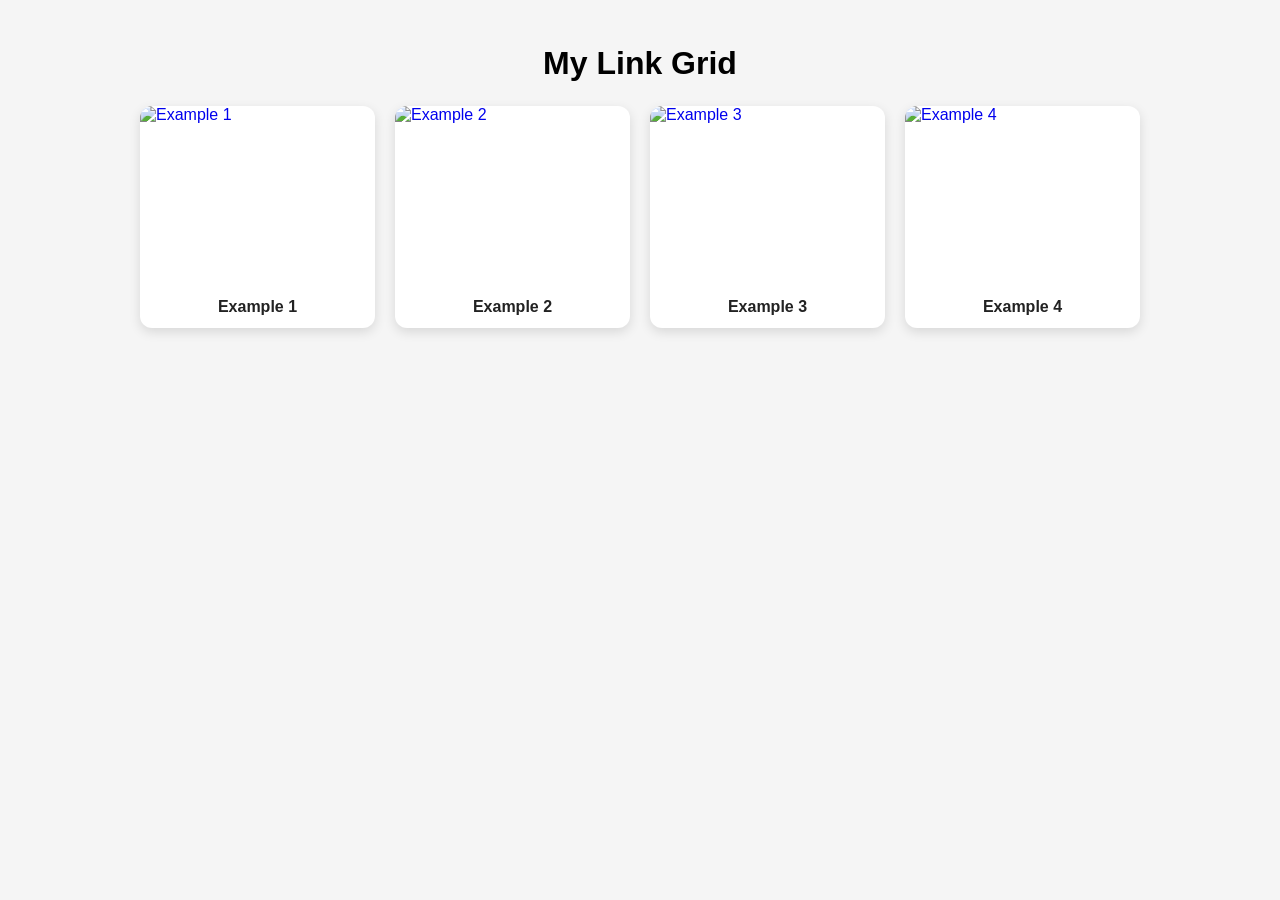
==== index.html @ 47485d65 "Add files via upload" ====
<!DOCTYPE html>
<html lang="en">
<head>
  <meta charset="UTF-8" />
  <meta name="viewport" content="width=device-width, initial-scale=1.0" />
  <title>Clickable Image Grid</title>
  <style>
    body {
      margin: 0;
      padding: 24px;
      font-family: Arial, sans-serif;
      background: #f5f5f5;
    }

    h1 {
      text-align: center;
      margin-bottom: 24px;
    }

    .grid {
      display: grid;
      grid-template-columns: repeat(auto-fit, minmax(180px, 1fr));
      gap: 20px;
      max-width: 1000px;
      margin: 0 auto;
    }

    .card {
      display: block;
      text-decoration: none;
      background: white;
      border-radius: 12px;
      overflow: hidden;
      box-shadow: 0 4px 12px rgba(0, 0, 0, 0.12);
      transition: transform 0.2s ease, box-shadow 0.2s ease;
    }

    .card:hover {
      transform: translateY(-4px);
      box-shadow: 0 8px 18px rgba(0, 0, 0, 0.18);
    }

    .card img {
      display: block;
      width: 100%;
      height: 180px;
      object-fit: cover;
    }

    .card span {
      display: block;
      padding: 12px;
      text-align: center;
      color: #222;
      font-size: 16px;
      font-weight: bold;
    }
  </style>
</head>
<body>
  <h1>My Link Grid</h1>

  <div class="grid">
    <a class="card" href="https://example1.com" target="_blank" rel="noopener noreferrer">
      <img src="images/apple.jpg" alt="Example 1" />
      <span>Example 1</span>
    </a>

    <a class="card" href="https://example2.com" target="_blank" rel="noopener noreferrer">
      <img src="images/banana.jpg" alt="Example 2" />
      <span>Example 2</span>
    </a>

    <a class="card" href="https://example3.com" target="_blank" rel="noopener noreferrer">
      <img src="images/watermelon.jpg" alt="Example 3" />
      <span>Example 3</span>
    </a>

    <a class="card" href="https://example4.com" target="_blank" rel="noopener noreferrer">
      <img src="images/cherry.jpg" alt="Example 4" />
      <span>Example 4</span>
    </a>
  </div>
</body>
</html>
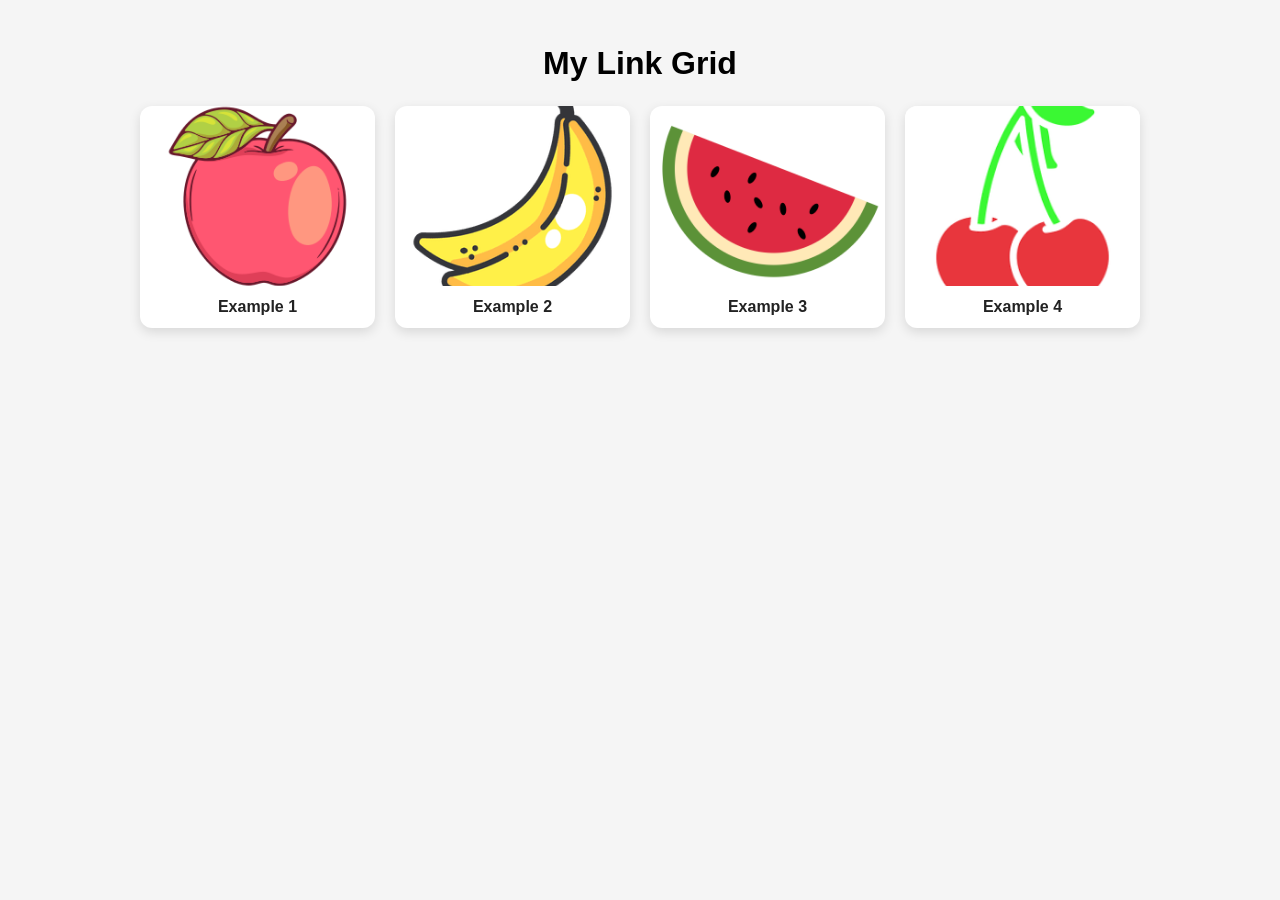
==== commit db053fa5: "Update index.html" ====
--- a/index.html
+++ b/index.html
@@ -62,24 +62,24 @@
 
   <div class="grid">
     <a class="card" href="https://example1.com" target="_blank" rel="noopener noreferrer">
-      <img src="images/apple.jpg" alt="Example 1" />
+      <img src="images/apple.png" alt="Example 1" />
       <span>Example 1</span>
     </a>
 
     <a class="card" href="https://example2.com" target="_blank" rel="noopener noreferrer">
-      <img src="images/banana.jpg" alt="Example 2" />
+      <img src="images/banana.png" alt="Example 2" />
       <span>Example 2</span>
     </a>
 
     <a class="card" href="https://example3.com" target="_blank" rel="noopener noreferrer">
-      <img src="images/watermelon.jpg" alt="Example 3" />
+      <img src="images/watermelon.png" alt="Example 3" />
       <span>Example 3</span>
     </a>
 
     <a class="card" href="https://example4.com" target="_blank" rel="noopener noreferrer">
-      <img src="images/cherry.jpg" alt="Example 4" />
+      <img src="images/cherry.png" alt="Example 4" />
       <span>Example 4</span>
     </a>
   </div>
 </body>
-</html>+</html>
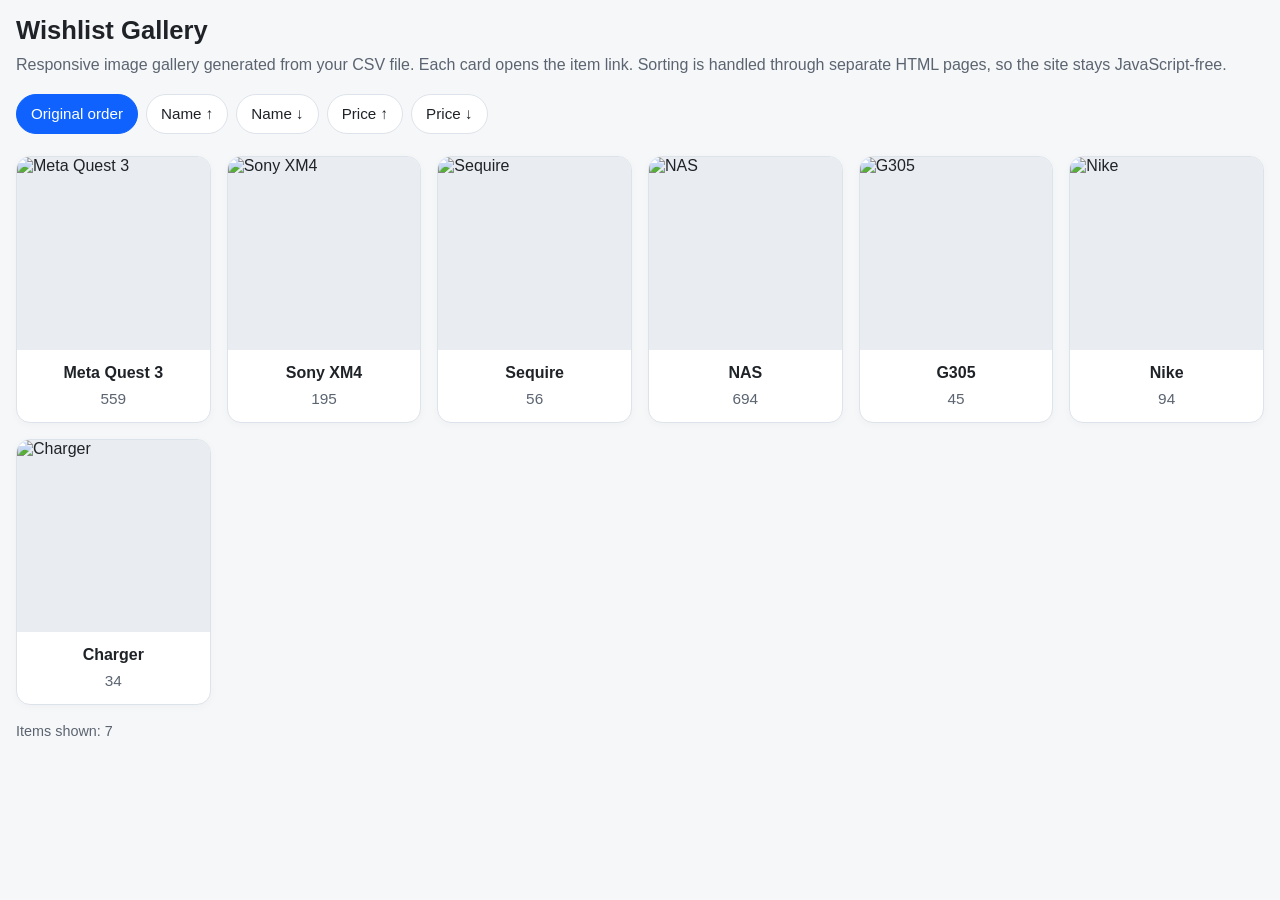
==== commit 2a248236: "Add files via upload" ====
--- a/index.html
+++ b/index.html
@@ -1,85 +1,79 @@
-<!DOCTYPE html>
-<html lang="en">
-<head>
-  <meta charset="UTF-8" />
-  <meta name="viewport" content="width=device-width, initial-scale=1.0" />
-  <title>Clickable Image Grid</title>
-  <style>
-    body {
-      margin: 0;
-      padding: 24px;
-      font-family: Arial, sans-serif;
-      background: #f5f5f5;
-    }
-
-    h1 {
-      text-align: center;
-      margin-bottom: 24px;
-    }
-
-    .grid {
-      display: grid;
-      grid-template-columns: repeat(auto-fit, minmax(180px, 1fr));
-      gap: 20px;
-      max-width: 1000px;
-      margin: 0 auto;
-    }
-
-    .card {
-      display: block;
-      text-decoration: none;
-      background: white;
-      border-radius: 12px;
-      overflow: hidden;
-      box-shadow: 0 4px 12px rgba(0, 0, 0, 0.12);
-      transition: transform 0.2s ease, box-shadow 0.2s ease;
-    }
-
-    .card:hover {
-      transform: translateY(-4px);
-      box-shadow: 0 8px 18px rgba(0, 0, 0, 0.18);
-    }
-
-    .card img {
-      display: block;
-      width: 100%;
-      height: 180px;
-      object-fit: cover;
-    }
-
-    .card span {
-      display: block;
-      padding: 12px;
-      text-align: center;
-      color: #222;
-      font-size: 16px;
-      font-weight: bold;
-    }
-  </style>
-</head>
-<body>
-  <h1>My Link Grid</h1>
-
-  <div class="grid">
-    <a class="card" href="https://example1.com" target="_blank" rel="noopener noreferrer">
-      <img src="images/apple.png" alt="Example 1" />
-      <span>Example 1</span>
-    </a>
-
-    <a class="card" href="https://example2.com" target="_blank" rel="noopener noreferrer">
-      <img src="images/banana.png" alt="Example 2" />
-      <span>Example 2</span>
-    </a>
-
-    <a class="card" href="https://example3.com" target="_blank" rel="noopener noreferrer">
-      <img src="images/watermelon.png" alt="Example 3" />
-      <span>Example 3</span>
-    </a>
-
-    <a class="card" href="https://example4.com" target="_blank" rel="noopener noreferrer">
-      <img src="images/cherry.png" alt="Example 4" />
-      <span>Example 4</span>
-    </a>
-  </div>
-</body>
-</html>
+<!DOCTYPE html>
+<html lang="en">
+<head>
+  <meta charset="UTF-8">
+  <meta name="viewport" content="width=device-width, initial-scale=1.0">
+  <title>Wishlist Gallery</title>
+  <link rel="stylesheet" href="styles.css">
+</head>
+<body>
+  <div class="container">
+    <header class="header">
+      <h1>Wishlist Gallery</h1>
+      <p>Responsive image gallery generated from your CSV file. Each card opens the item link. Sorting is handled through separate HTML pages, so the site stays JavaScript-free.</p>
+    </header>
+
+    <nav class="toolbar" aria-label="Sorting options">
+      <a href="index.html" class="active">Original order</a>
+      <a href="name-asc.html">Name ↑</a>
+      <a href="name-desc.html">Name ↓</a>
+      <a href="price-asc.html">Price ↑</a>
+      <a href="price-desc.html">Price ↓</a>
+    </nav>
+
+    <main class="gallery">
+      <a class="card" href="https://www.vrstore.bg/vr-pc/oculus/meta-quest-3-512gb">
+        <img src="images/metaquest3.jpg" alt="Meta Quest 3">
+        <div class="card-body">
+          <p class="item-name">Meta Quest 3</p>
+          <p class="item-price">559</p>
+        </div>
+      </a>
+      <a class="card" href="https://www.technomarket.bg/slushalki/sony-wh-1000xm4s-bluetooth-headphones-09207199">
+        <img src="images/sony-xm4.png" alt="Sony XM4">
+        <div class="card-body">
+          <p class="item-name">Sony XM4</p>
+          <p class="item-price">195</p>
+        </div>
+      </a>
+      <a class="card" href="https://drones.bg/magazin/racing/hardware/sequre-si012-pro-kit-b2-soldering-pen/">
+        <img src="images/soldering.png" alt="Sequire">
+        <div class="card-body">
+          <p class="item-name">Sequire</p>
+          <p class="item-price">56</p>
+        </div>
+      </a>
+      <a class="card" href="https://ardes.bg/product/ugreen-nasync-dxp4800-plus-ug35260-485304">
+        <img src="images/ugreen.jpg" alt="NAS">
+        <div class="card-body">
+          <p class="item-name">NAS</p>
+          <p class="item-price">694</p>
+        </div>
+      </a>
+      <a class="card" href="https://www.technopolis.bg/bg/Mishki/Mishka-LOGITECH-G305-Lightspeed-BK-910-005282/p/566477">
+        <img src="images/mouse.png" alt="G305">
+        <div class="card-body">
+          <p class="item-name">G305</p>
+          <p class="item-price">45</p>
+        </div>
+      </a>
+      <a class="card" href="https://www.sportvision.bg/maratonki/383333-nike-juniper-trail-2">
+        <img src="images/shoes.png" alt="Nike">
+        <div class="card-body">
+          <p class="item-name">Nike</p>
+          <p class="item-price">94</p>
+        </div>
+      </a>
+      <a class="card" href="https://ardes.bg/product/ugreen-x565-nexode-air-100w-cheren-ug35043-446582">
+        <img src="images/charger.png" alt="Charger">
+        <div class="card-body">
+          <p class="item-name">Charger</p>
+          <p class="item-price">34</p>
+        </div>
+      </a>
+    </main>
+
+    <p class="footer-note">Items shown: 7</p>
+  </div>
+</body>
+</html>
--- a/styles.css
+++ b/styles.css
@@ -0,0 +1,117 @@
+* { box-sizing: border-box; }
+:root {
+  --bg: #f6f7f9;
+  --card: #ffffff;
+  --text: #1f2328;
+  --muted: #5b6470;
+  --border: #dde3ea;
+  --shadow: 0 8px 24px rgba(0,0,0,0.08);
+  --accent: #0f62fe;
+}
+html { -webkit-text-size-adjust: 100%; }
+body {
+  margin: 0;
+  font-family: Arial, Helvetica, sans-serif;
+  background: var(--bg);
+  color: var(--text);
+}
+.container {
+  max-width: 1400px;
+  margin: 0 auto;
+  padding: 16px;
+}
+.header {
+  margin-bottom: 18px;
+}
+.header h1 {
+  margin: 0 0 8px;
+  font-size: clamp(1.4rem, 2vw, 2rem);
+}
+.header p {
+  margin: 0;
+  color: var(--muted);
+  line-height: 1.45;
+}
+.toolbar {
+  display: flex;
+  flex-wrap: wrap;
+  gap: 8px;
+  margin: 18px 0 22px;
+}
+.toolbar a {
+  display: inline-block;
+  padding: 10px 14px;
+  border: 1px solid var(--border);
+  border-radius: 999px;
+  background: #fff;
+  color: var(--text);
+  text-decoration: none;
+  font-size: 0.95rem;
+  line-height: 1.2;
+}
+.toolbar a:hover,
+.toolbar a:focus-visible {
+  border-color: var(--accent);
+  color: var(--accent);
+  outline: none;
+}
+.toolbar a.active {
+  background: var(--accent);
+  border-color: var(--accent);
+  color: #fff;
+}
+.gallery {
+  display: grid;
+  grid-template-columns: repeat(auto-fit, minmax(180px, 1fr));
+  gap: 16px;
+}
+.card {
+  display: block;
+  background: var(--card);
+  border: 1px solid var(--border);
+  border-radius: 14px;
+  overflow: hidden;
+  text-decoration: none;
+  color: inherit;
+  box-shadow: 0 2px 8px rgba(0,0,0,0.03);
+  transition: transform 0.15s ease, box-shadow 0.15s ease, border-color 0.15s ease;
+}
+.card:hover,
+.card:focus-visible {
+  transform: translateY(-3px);
+  box-shadow: var(--shadow);
+  border-color: #c8d2dd;
+  outline: none;
+}
+.card img {
+  display: block;
+  width: 100%;
+  aspect-ratio: 1 / 1;
+  object-fit: cover;
+  background: #e9edf2;
+}
+.card-body {
+  padding: 12px 14px 14px;
+  text-align: center;
+}
+.item-name {
+  margin: 0 0 6px;
+  font-size: 1rem;
+  font-weight: 700;
+  line-height: 1.35;
+}
+.item-price {
+  margin: 0;
+  font-size: 0.96rem;
+  color: var(--muted);
+}
+.footer-note {
+  margin-top: 18px;
+  color: var(--muted);
+  font-size: 0.9rem;
+}
+@media (max-width: 520px) {
+  .container { padding: 12px; }
+  .gallery { grid-template-columns: repeat(auto-fit, minmax(140px, 1fr)); gap: 12px; }
+  .toolbar a { flex: 1 1 calc(50% - 8px); text-align: center; }
+}
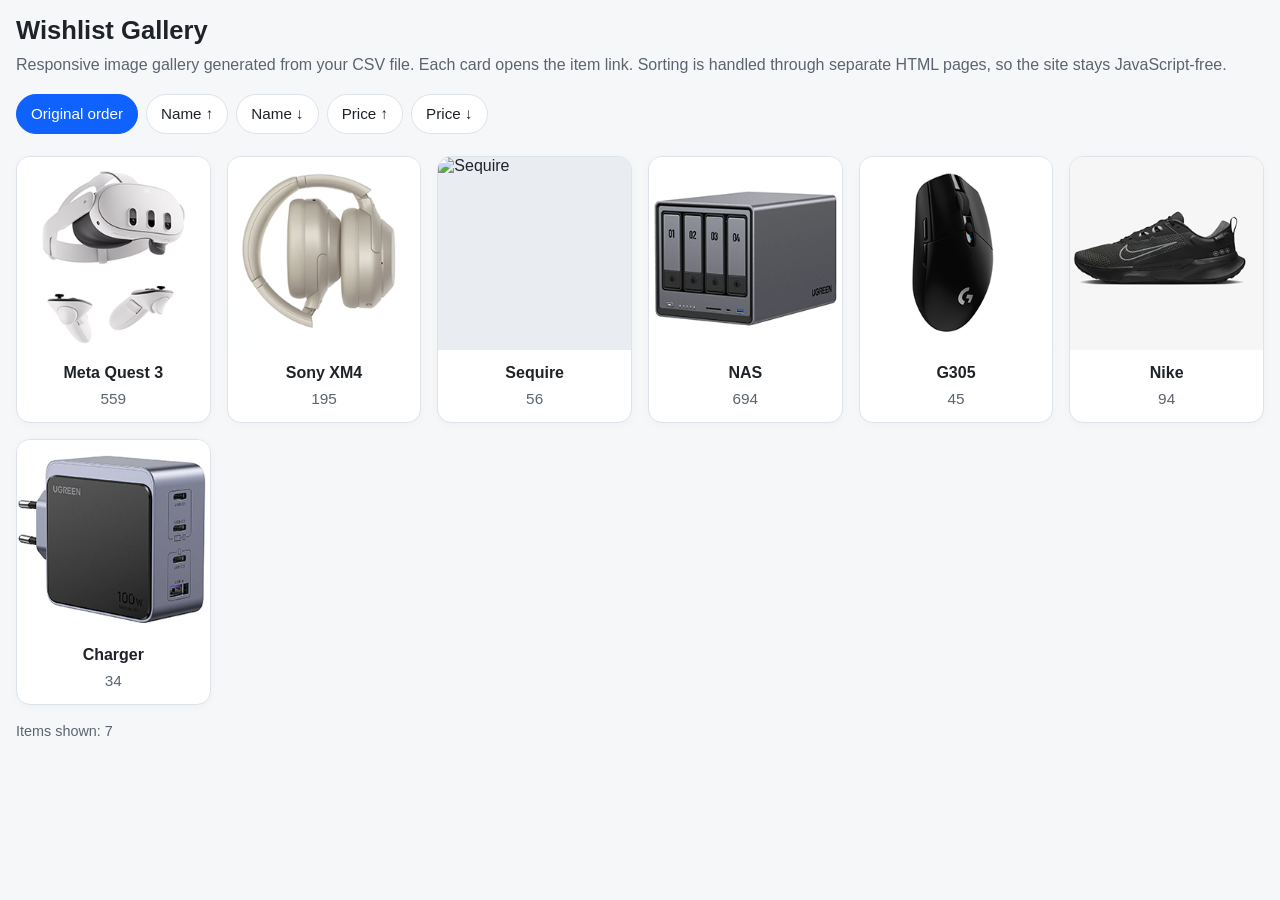
==== commit cff247f0: "Update index.html" ====
--- a/index.html
+++ b/index.html
@@ -23,7 +23,7 @@
 
     <main class="gallery">
       <a class="card" href="https://www.vrstore.bg/vr-pc/oculus/meta-quest-3-512gb">
-        <img src="images/metaquest3.jpg" alt="Meta Quest 3">
+        <img src="images/metaquest3.png" alt="Meta Quest 3">
         <div class="card-body">
           <p class="item-name">Meta Quest 3</p>
           <p class="item-price">559</p>
@@ -44,7 +44,7 @@
         </div>
       </a>
       <a class="card" href="https://ardes.bg/product/ugreen-nasync-dxp4800-plus-ug35260-485304">
-        <img src="images/ugreen.jpg" alt="NAS">
+        <img src="images/nas.jpg" alt="NAS">
         <div class="card-body">
           <p class="item-name">NAS</p>
           <p class="item-price">694</p>
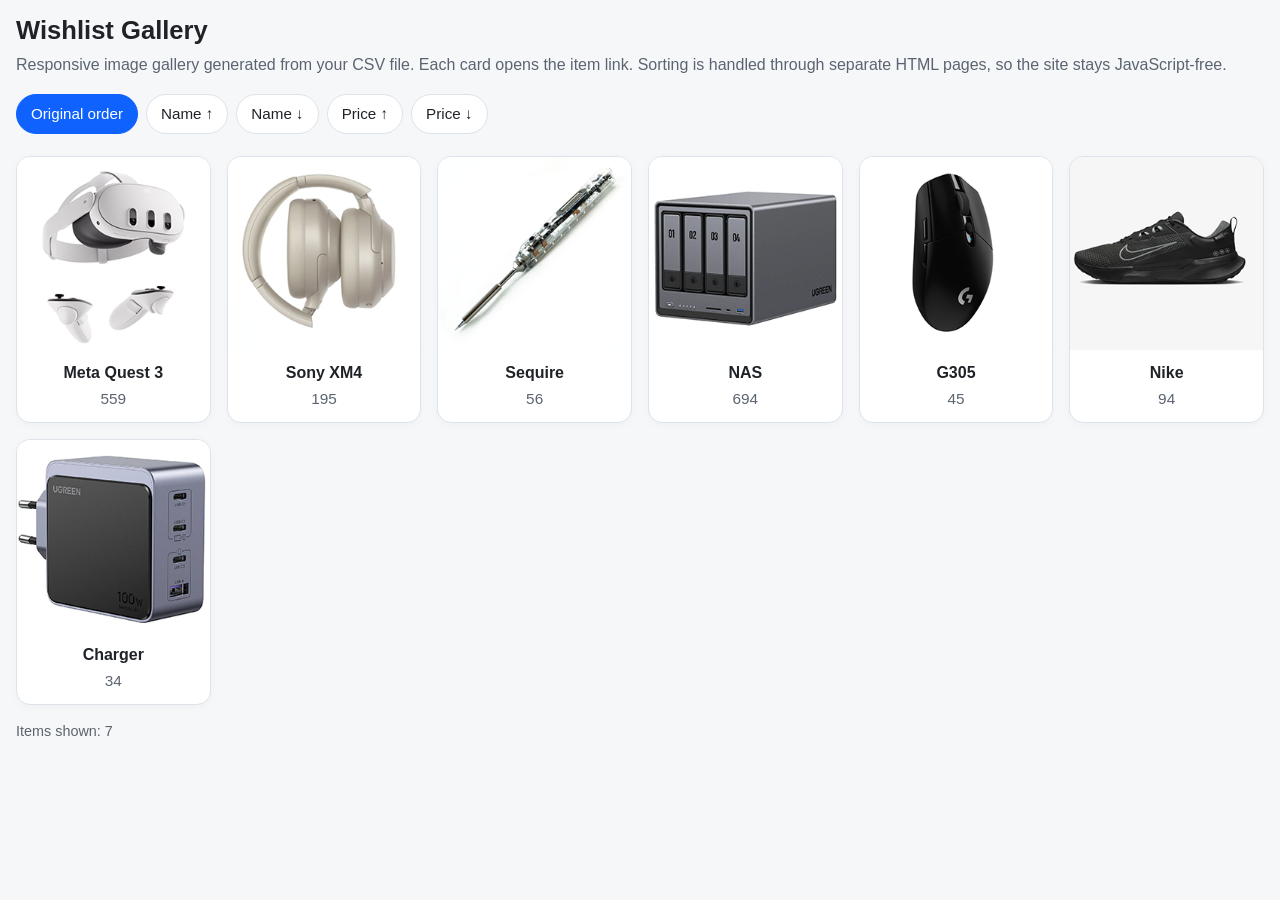
==== commit cf7191a8: "Update index.html" ====
--- a/index.html
+++ b/index.html
@@ -37,7 +37,7 @@
         </div>
       </a>
       <a class="card" href="https://drones.bg/magazin/racing/hardware/sequre-si012-pro-kit-b2-soldering-pen/">
-        <img src="images/soldering.png" alt="Sequire">
+        <img src="images/sequire.png" alt="Sequire">
         <div class="card-body">
           <p class="item-name">Sequire</p>
           <p class="item-price">56</p>
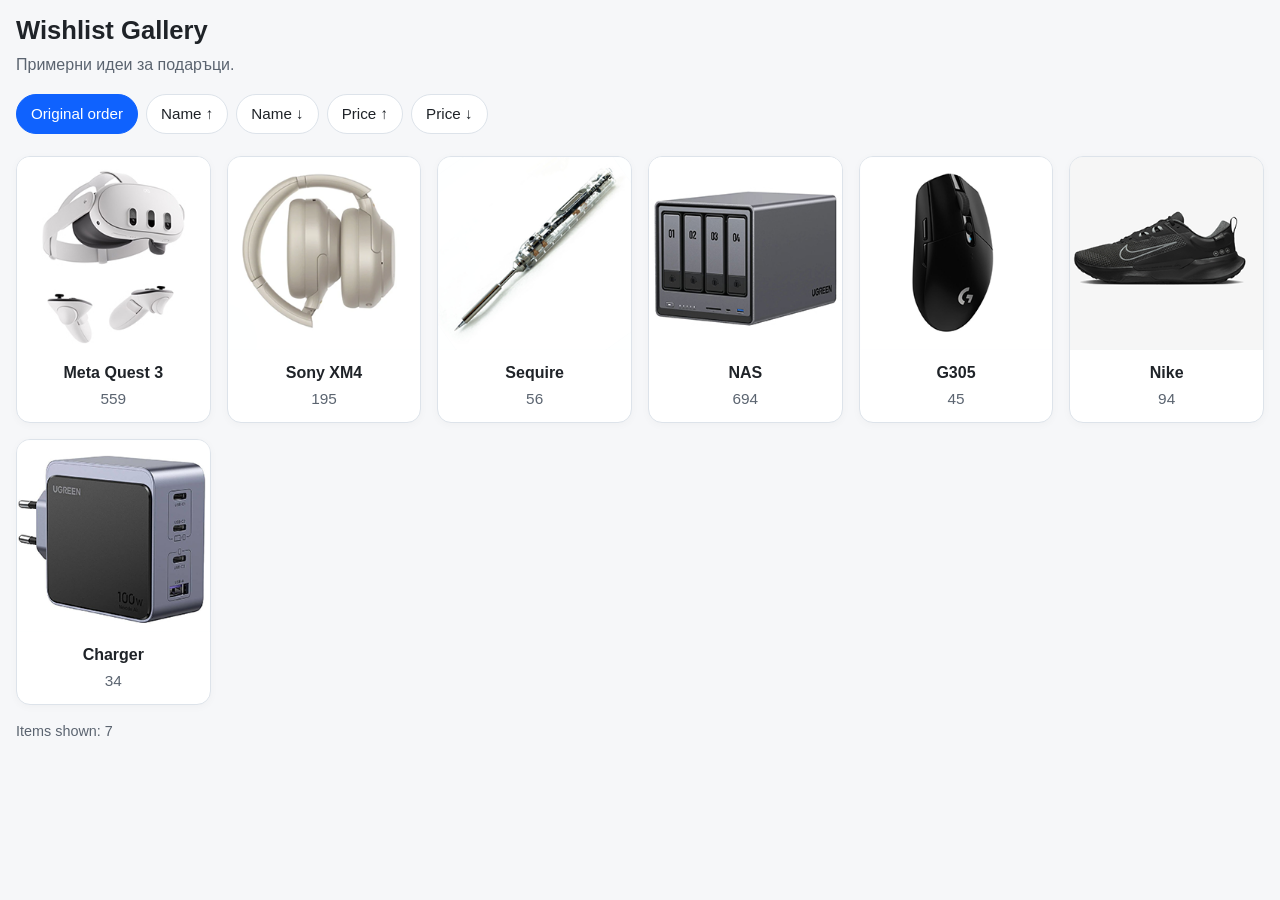
==== commit 0459f7aa: "Update index.html" ====
--- a/index.html
+++ b/index.html
@@ -10,7 +10,7 @@
   <div class="container">
     <header class="header">
       <h1>Wishlist Gallery</h1>
-      <p>Responsive image gallery generated from your CSV file. Each card opens the item link. Sorting is handled through separate HTML pages, so the site stays JavaScript-free.</p>
+      <p>Примерни идеи за подаръци.</p>
     </header>
 
     <nav class="toolbar" aria-label="Sorting options">
